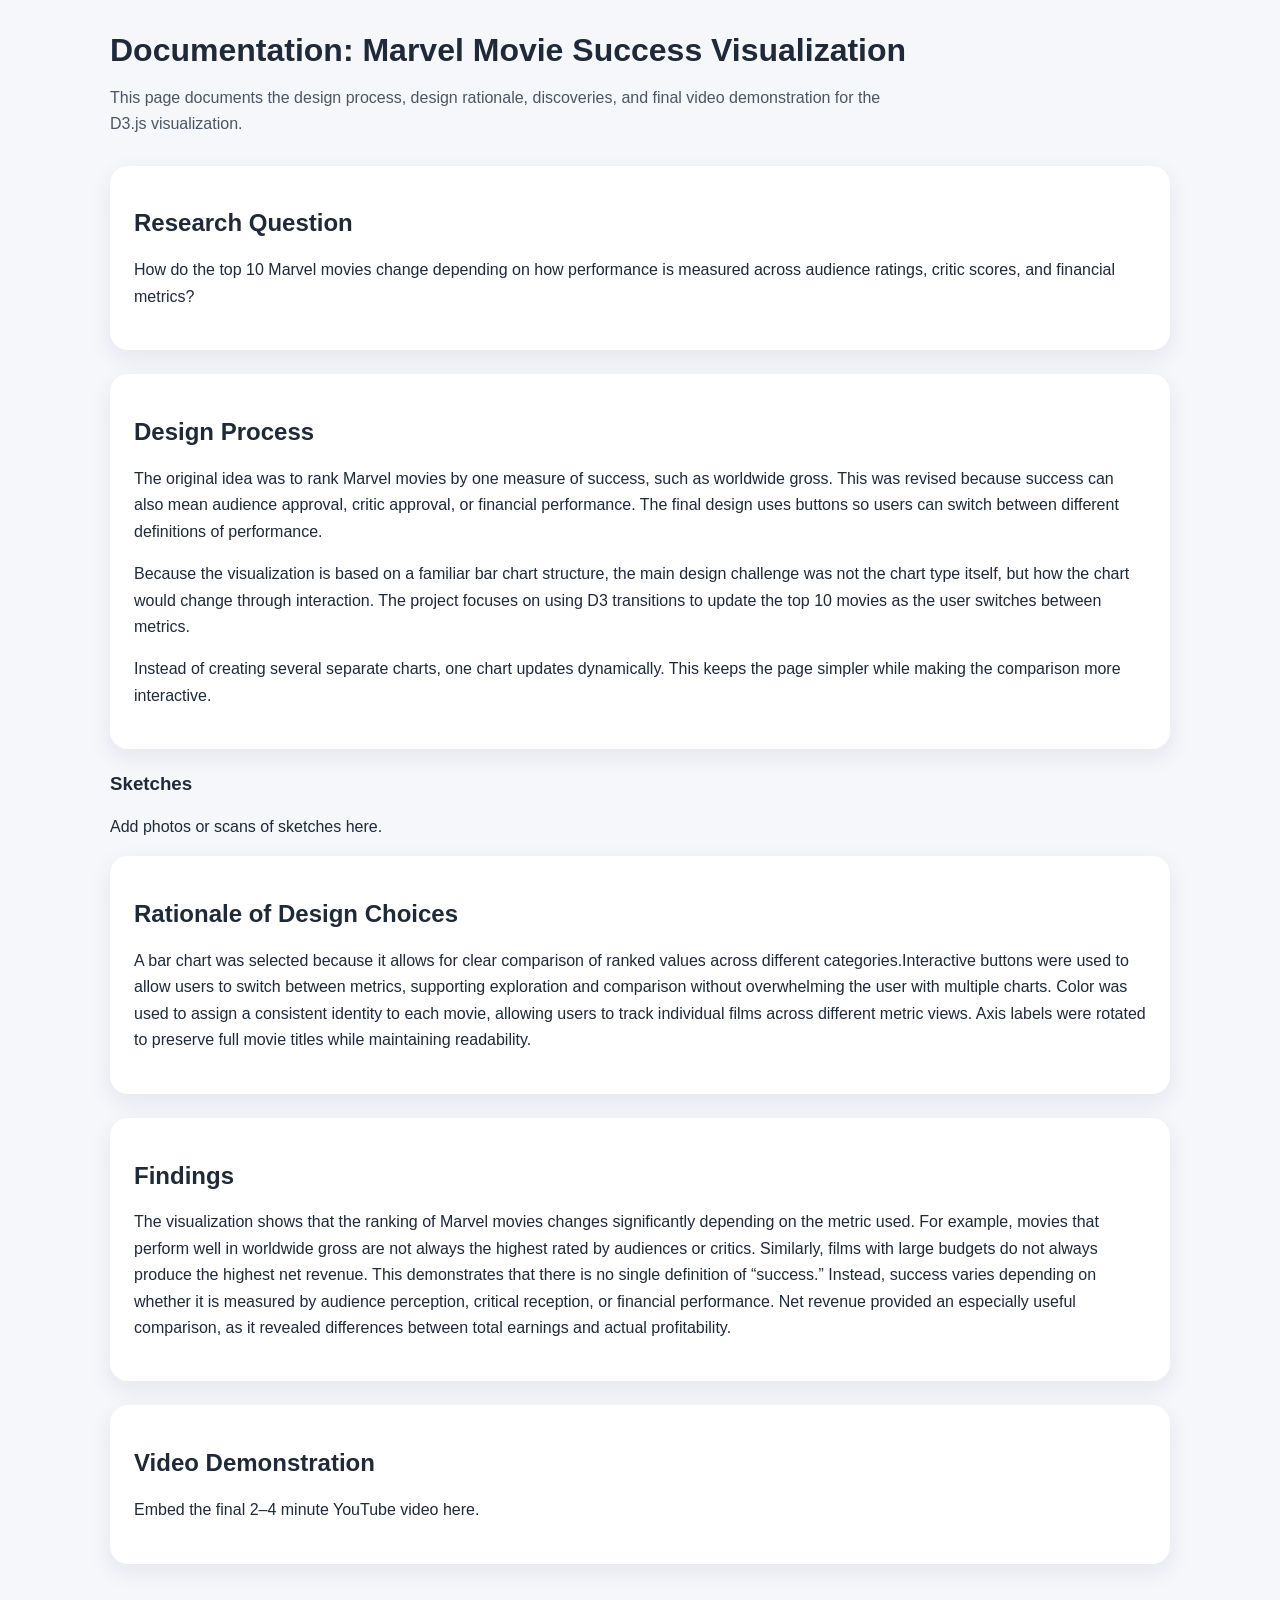
==== documentation.html @ 38ba9ebc "Add files via upload" ====
<!DOCTYPE html>
<html lang="en">
<head>
  <meta charset="UTF-8" />
  <meta name="viewport" content="width=device-width, initial-scale=1.0" />
  <title>Marvel Movie Success Visualization Documentation</title>
  <link rel="stylesheet" href="css/style.css" />
</head>
<body>
  <main class="page documentation">
    <header class="hero">
      <h1>Documentation: Marvel Movie Success Visualization</h1>
      <p>
        This page documents the design process, design rationale, discoveries,
        and final video demonstration for the D3.js visualization.
      </p>
    </header>

    <section>
      <h2>Research Question</h2>
      <p>
        How do the top 10 Marvel movies change depending on how performance 
        is measured across audience ratings, critic scores, and financial metrics?
      </p>
    </section>

    <section>
  <h2>Design Process</h2>
  <p>
    The original idea was to rank Marvel movies by one measure of success,
    such as worldwide gross. This was revised because success can also mean
    audience approval, critic approval, or financial performance. The final
    design uses buttons so users can switch between different definitions of
    performance.
  </p>

  <p>
    Because the visualization is based on a familiar bar chart structure, the
    main design challenge was not the chart type itself, but how the chart would
    change through interaction. The project focuses on using D3 transitions to
    update the top 10 movies as the user switches between metrics.
  </p>

  <p>
    Instead of creating several separate charts, one chart updates dynamically.
    This keeps the page simpler while making the comparison more interactive.
  </p>
</section>

      <h3>Sketches</h3>
      <p>Add photos or scans of sketches here.</p>
      <!-- Example:
      <img src="images/sketch-1.jpg" alt="Early sketch of bar chart layout">
      -->
    </section>

    <section>
      <h2>Rationale of Design Choices</h2>
      <p>
       A bar chart was selected because it allows for clear comparison of ranked 
       values across different categories.Interactive buttons were used to allow users 
       to switch between metrics, supporting exploration and comparison without overwhelming 
       the user with multiple charts.
       Color was used to assign a consistent identity to each movie, allowing users to track 
       individual films across different metric views.
       Axis labels were rotated to preserve full movie titles while maintaining readability.
      </p>
    </section>

    <section>
      <h2>Findings</h2>
      <p>
        The visualization shows that the ranking of Marvel movies changes significantly 
        depending on the metric used. For example, movies that perform well in worldwide gross 
        are not always the highest rated by audiences or critics. Similarly, films with large 
        budgets do not always produce the highest net revenue.
        This demonstrates that there is no single definition of “success.” Instead, success 
        varies depending on whether it is measured by audience perception, critical reception,
        or financial performance. Net revenue provided an especially useful comparison, 
        as it revealed differences between total earnings and actual profitability.
      </p>
    </section>

    <section>
      <h2>Video Demonstration</h2>
      <p>Embed the final 2–4 minute YouTube video here.</p>
      <!-- Example:
      <iframe width="560" height="315" src="YOUR_YOUTUBE_EMBED_LINK" title="YouTube video player" allowfullscreen></iframe>
      -->
    </section>
  </main>
</body>
</html>
---- css/style.css ----
* {
  box-sizing: border-box;
}

body {
  margin: 0;
  font-family: Arial, Helvetica, sans-serif;
  background: #f6f7fb;
  color: #1f2937;
}

.page {
  max-width: 1100px;
  margin: 0 auto;
  padding: 32px 20px 60px;
}

.hero {
  margin-bottom: 28px;
}

.hero h1 {
  margin: 0 0 12px;
  font-size: 2rem;
  line-height: 1.15;
}

.hero p {
  max-width: 780px;
  font-size: 1rem;
  line-height: 1.6;
  color: #4b5563;
}

.controls {
  display: flex;
  flex-wrap: wrap;
  gap: 10px;
  margin-bottom: 22px;
}

.metric-button {
  border: 1px solid #cbd5e1;
  background: white;
  color: #1f2937;
  padding: 10px 14px;
  border-radius: 999px;
  cursor: pointer;
  font-size: 0.95rem;
}

.metric-button:hover,
.metric-button.active {
  background: #1f2937;
  color: white;
}

.chart-card,
.documentation section {
  background: white;
  border-radius: 18px;
  padding: 24px;
  box-shadow: 0 8px 24px rgba(15, 23, 42, 0.08);
  margin-bottom: 24px;
}

.chart-card h2 {
  margin-top: 0;
  font-size: 1.25rem;
}

#chart {
  width: 100%;
  overflow-x: auto;
}

/*.bar {
  fill: #334155;
}

.bar:hover {
  fill: #64748b;
}*/

.axis text {
  font-size: 12px;
}

.axis-label {
  font-size: 13px;
  fill: #374151;
}

.tooltip {
  position: absolute;
  pointer-events: none;
  background: #111827;
  color: white;
  padding: 10px 12px;
  border-radius: 10px;
  font-size: 0.9rem;
  line-height: 1.4;
  opacity: 0;
  transition: opacity 150ms ease;
  max-width: 260px;
}

.documentation p {
  line-height: 1.65;
}
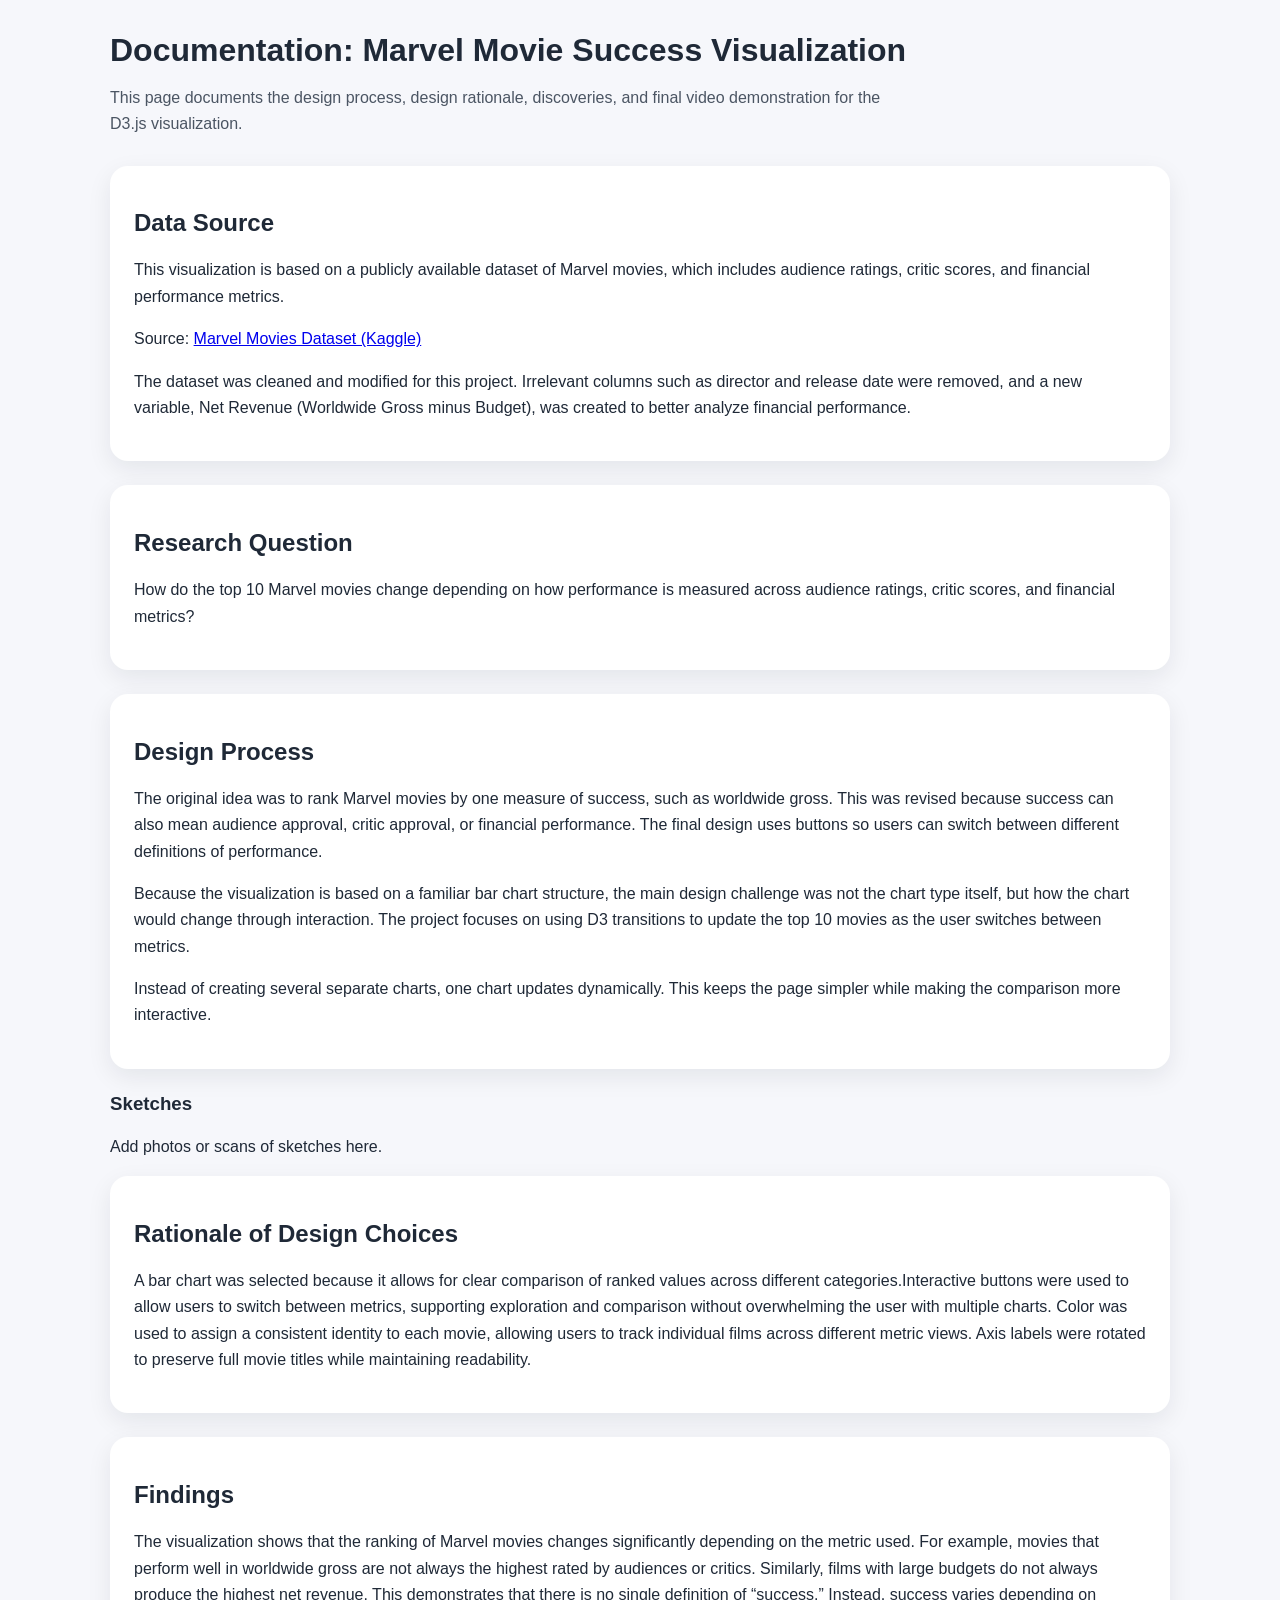
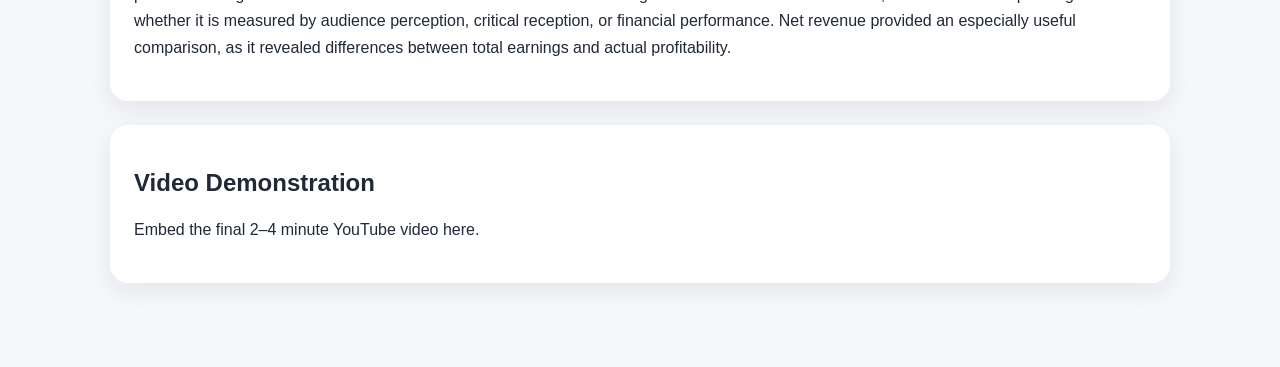
==== commit 8f0bd33b: "Update documentation.html Updated the documentation to include data source referencing." ====
--- a/documentation.html
+++ b/documentation.html
@@ -15,6 +15,25 @@
         and final video demonstration for the D3.js visualization.
       </p>
     </header>
+
+    <section>
+      <h2>Data Source</h2>
+      <p>
+        This visualization is based on a publicly available dataset of Marvel movies,
+        which includes audience ratings, critic scores, and financial performance metrics.
+      </p>
+      <p>
+        Source:
+        <a href="https://www.kaggle.com/datasets/sarthakbharad/marvel-movies-dataset" target="_blank">
+          Marvel Movies Dataset (Kaggle)
+        </a>
+      </p>
+      <p>
+        The dataset was cleaned and modified for this project. Irrelevant columns such as
+        director and release date were removed, and a new variable, Net Revenue
+        (Worldwide Gross minus Budget), was created to better analyze financial performance.
+      </p>
+    </section>
 
     <section>
       <h2>Research Question</h2>
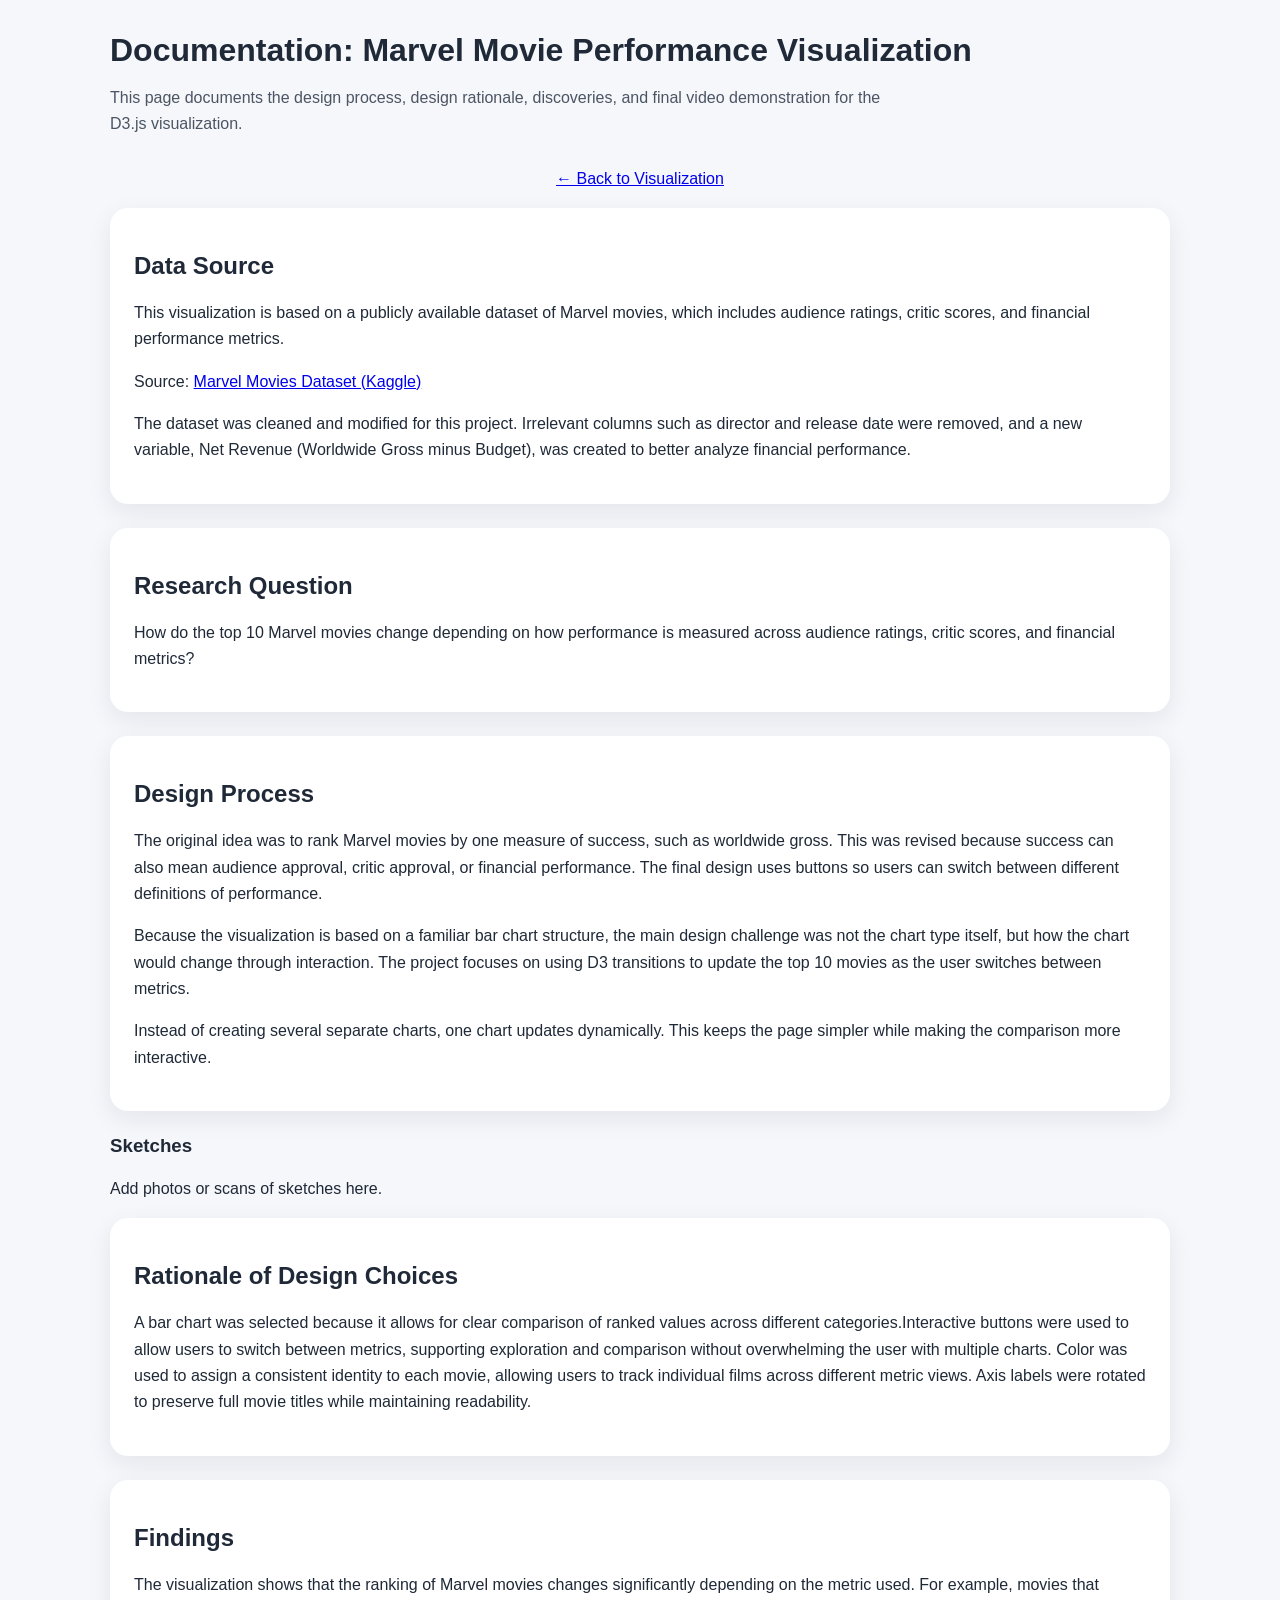
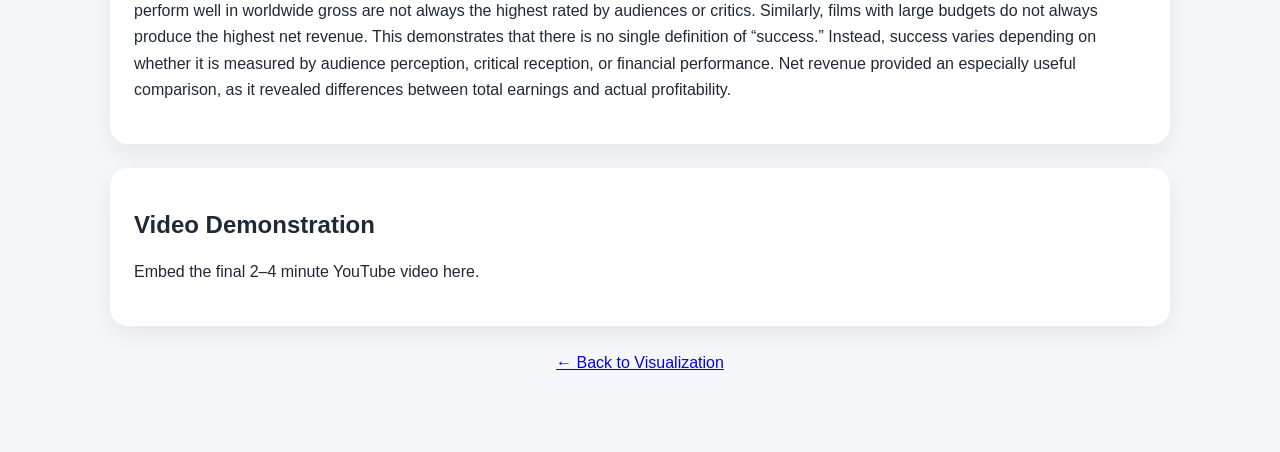
==== commit 99d82c47: "Update documentation.html" ====
--- a/documentation.html
+++ b/documentation.html
@@ -1,20 +1,26 @@
 <!DOCTYPE html>
 <html lang="en">
+
 <head>
   <meta charset="UTF-8" />
   <meta name="viewport" content="width=device-width, initial-scale=1.0" />
-  <title>Marvel Movie Success Visualization Documentation</title>
+  <title>Marvel Movie Performance Visualization Documentation</title>
   <link rel="stylesheet" href="css/style.css" />
 </head>
+
 <body>
   <main class="page documentation">
     <header class="hero">
-      <h1>Documentation: Marvel Movie Success Visualization</h1>
+      <h1>Documentation: Marvel Movie Performance Visualization</h1>
       <p>
         This page documents the design process, design rationale, discoveries,
         and final video demonstration for the D3.js visualization.
       </p>
     </header>
+
+    <p style="text-align: center;">
+      <a href="index.html">← Back to Visualization</a>
+    </p>
 
     <section>
       <h2>Data Source</h2>
@@ -38,37 +44,37 @@
     <section>
       <h2>Research Question</h2>
       <p>
-        How do the top 10 Marvel movies change depending on how performance 
+        How do the top 10 Marvel movies change depending on how performance
         is measured across audience ratings, critic scores, and financial metrics?
       </p>
     </section>
 
     <section>
-  <h2>Design Process</h2>
-  <p>
-    The original idea was to rank Marvel movies by one measure of success,
-    such as worldwide gross. This was revised because success can also mean
-    audience approval, critic approval, or financial performance. The final
-    design uses buttons so users can switch between different definitions of
-    performance.
-  </p>
+      <h2>Design Process</h2>
+      <p>
+        The original idea was to rank Marvel movies by one measure of success,
+        such as worldwide gross. This was revised because success can also mean
+        audience approval, critic approval, or financial performance. The final
+        design uses buttons so users can switch between different definitions of
+        performance.
+      </p>
 
-  <p>
-    Because the visualization is based on a familiar bar chart structure, the
-    main design challenge was not the chart type itself, but how the chart would
-    change through interaction. The project focuses on using D3 transitions to
-    update the top 10 movies as the user switches between metrics.
-  </p>
+      <p>
+        Because the visualization is based on a familiar bar chart structure, the
+        main design challenge was not the chart type itself, but how the chart would
+        change through interaction. The project focuses on using D3 transitions to
+        update the top 10 movies as the user switches between metrics.
+      </p>
 
-  <p>
-    Instead of creating several separate charts, one chart updates dynamically.
-    This keeps the page simpler while making the comparison more interactive.
-  </p>
-</section>
+      <p>
+        Instead of creating several separate charts, one chart updates dynamically.
+        This keeps the page simpler while making the comparison more interactive.
+      </p>
+    </section>
 
-      <h3>Sketches</h3>
-      <p>Add photos or scans of sketches here.</p>
-      <!-- Example:
+    <h3>Sketches</h3>
+    <p>Add photos or scans of sketches here.</p>
+    <!-- Example:
       <img src="images/sketch-1.jpg" alt="Early sketch of bar chart layout">
       -->
     </section>
@@ -76,26 +82,26 @@
     <section>
       <h2>Rationale of Design Choices</h2>
       <p>
-       A bar chart was selected because it allows for clear comparison of ranked 
-       values across different categories.Interactive buttons were used to allow users 
-       to switch between metrics, supporting exploration and comparison without overwhelming 
-       the user with multiple charts.
-       Color was used to assign a consistent identity to each movie, allowing users to track 
-       individual films across different metric views.
-       Axis labels were rotated to preserve full movie titles while maintaining readability.
+        A bar chart was selected because it allows for clear comparison of ranked
+        values across different categories.Interactive buttons were used to allow users
+        to switch between metrics, supporting exploration and comparison without overwhelming
+        the user with multiple charts.
+        Color was used to assign a consistent identity to each movie, allowing users to track
+        individual films across different metric views.
+        Axis labels were rotated to preserve full movie titles while maintaining readability.
       </p>
     </section>
 
     <section>
       <h2>Findings</h2>
       <p>
-        The visualization shows that the ranking of Marvel movies changes significantly 
-        depending on the metric used. For example, movies that perform well in worldwide gross 
-        are not always the highest rated by audiences or critics. Similarly, films with large 
+        The visualization shows that the ranking of Marvel movies changes significantly
+        depending on the metric used. For example, movies that perform well in worldwide gross
+        are not always the highest rated by audiences or critics. Similarly, films with large
         budgets do not always produce the highest net revenue.
-        This demonstrates that there is no single definition of “success.” Instead, success 
+        This demonstrates that there is no single definition of “success.” Instead, success
         varies depending on whether it is measured by audience perception, critical reception,
-        or financial performance. Net revenue provided an especially useful comparison, 
+        or financial performance. Net revenue provided an especially useful comparison,
         as it revealed differences between total earnings and actual profitability.
       </p>
     </section>
@@ -107,6 +113,11 @@
       <iframe width="560" height="315" src="YOUR_YOUTUBE_EMBED_LINK" title="YouTube video player" allowfullscreen></iframe>
       -->
     </section>
+
+    <p style="text-align: center;">
+      <a href="index.html">← Back to Visualization</a>
+    </p>
   </main>
 </body>
+
 </html>
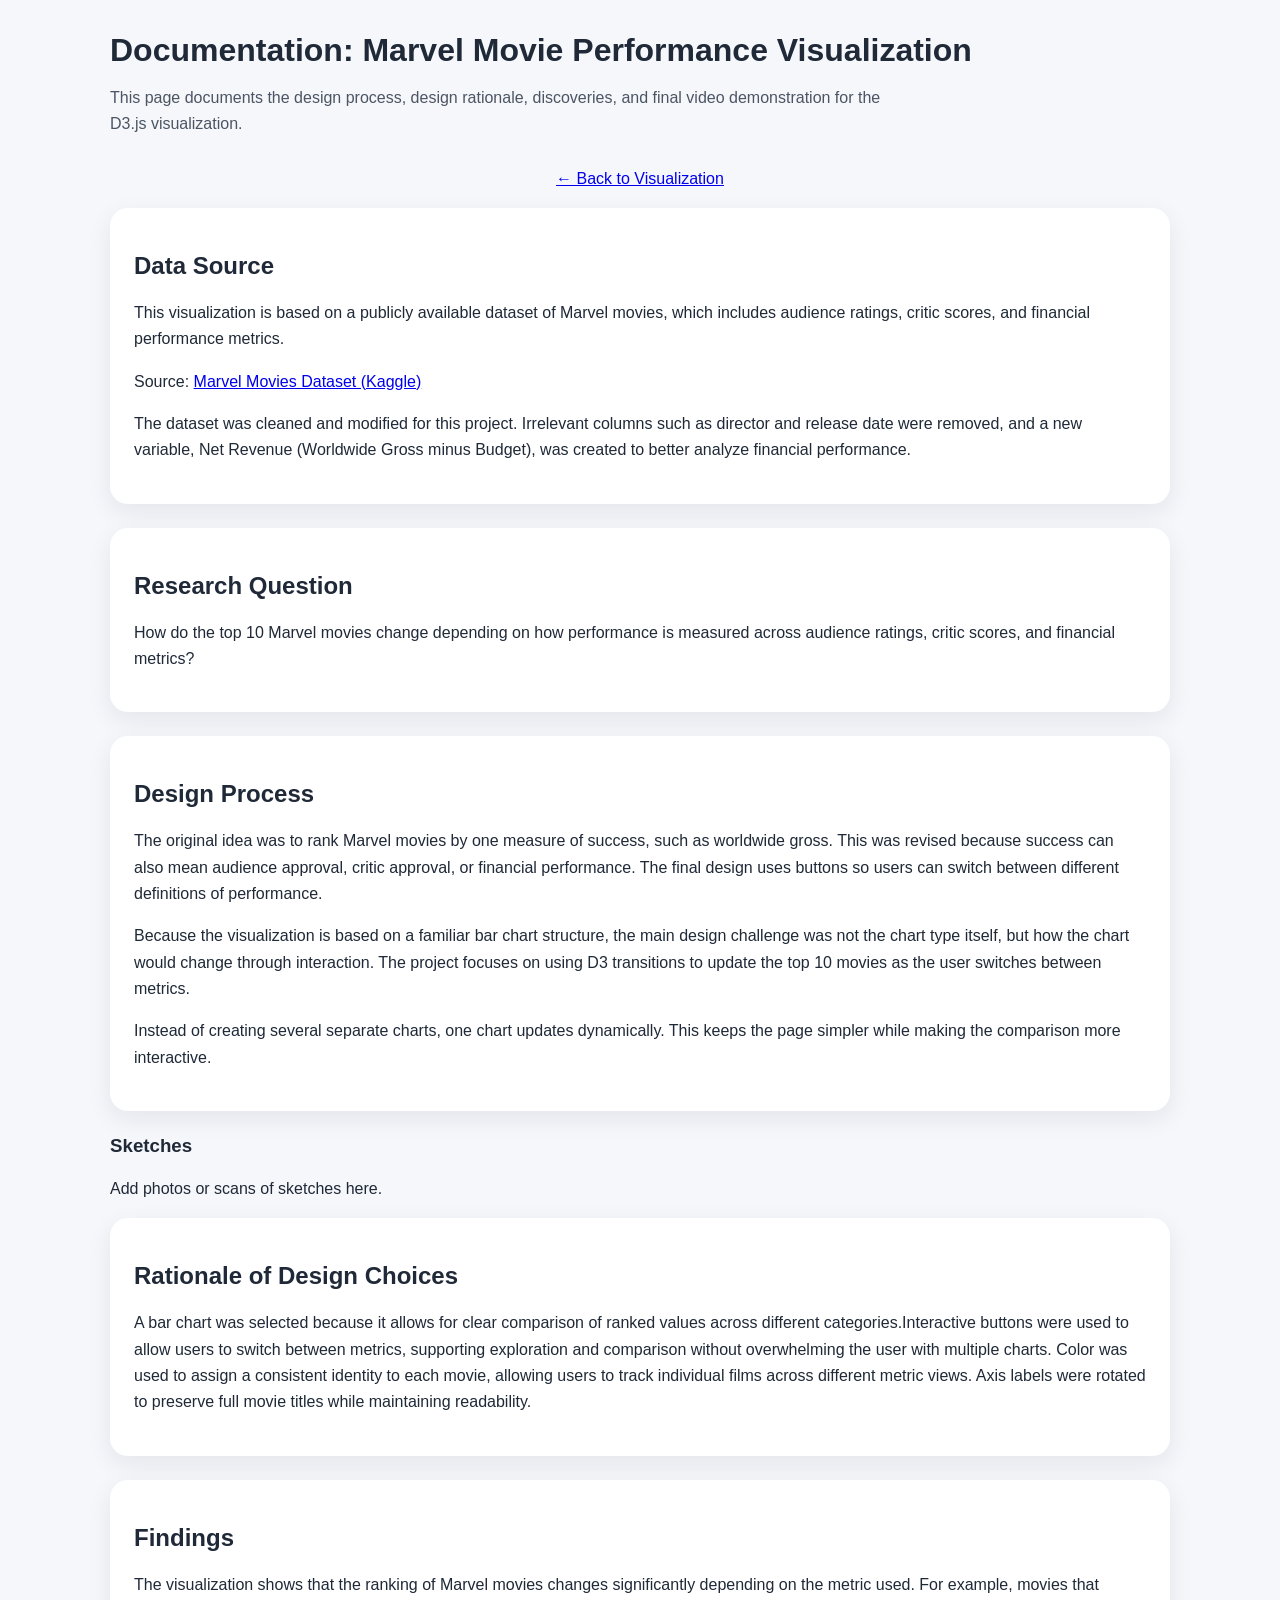
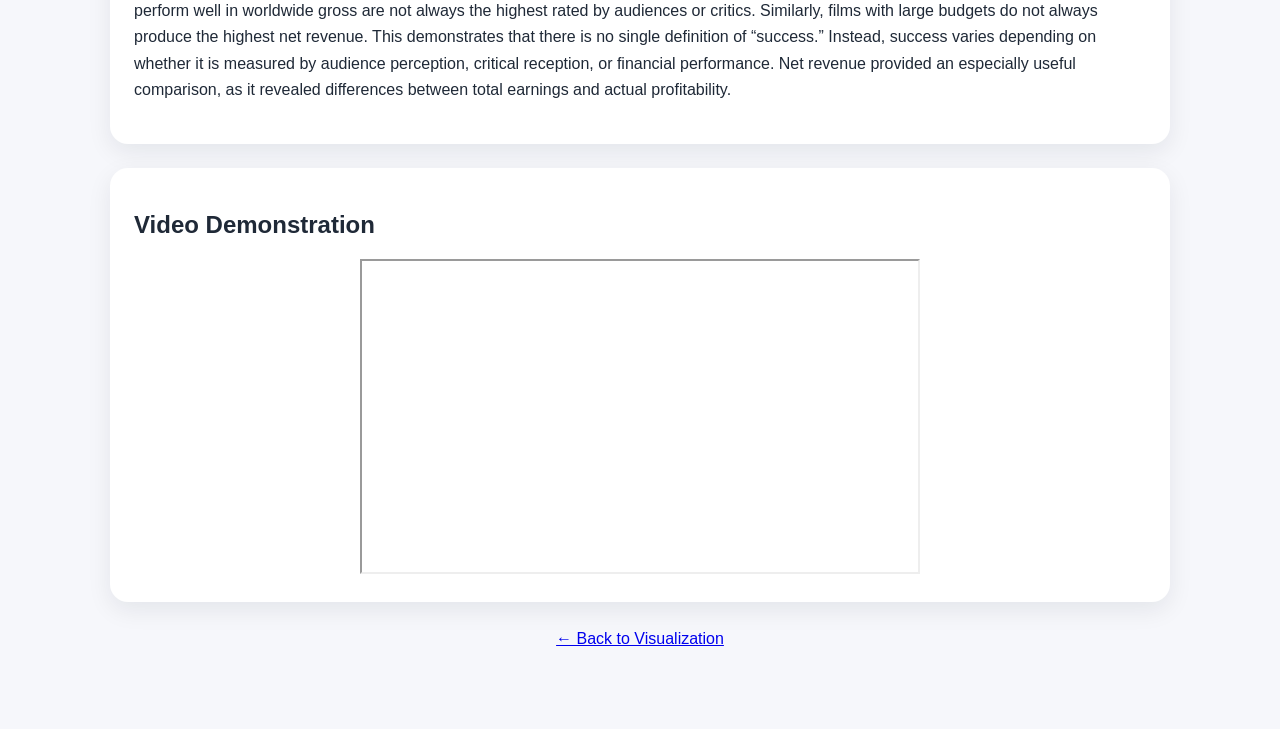
==== commit 477c0445: "Update documentation.html" ====
--- a/documentation.html
+++ b/documentation.html
@@ -108,10 +108,12 @@
 
     <section>
       <h2>Video Demonstration</h2>
-      <p>Embed the final 2–4 minute YouTube video here.</p>
-      <!-- Example:
-      <iframe width="560" height="315" src="YOUR_YOUTUBE_EMBED_LINK" title="YouTube video player" allowfullscreen></iframe>
-      -->
+
+      <div style="text-align: center;">
+        <iframe width="560" height="315" src="https://www.youtube.com/embed/tTA8mGZxQSE" title="YouTube video player"
+          allowfullscreen>
+        </iframe>
+      </div>
     </section>
 
     <p style="text-align: center;">
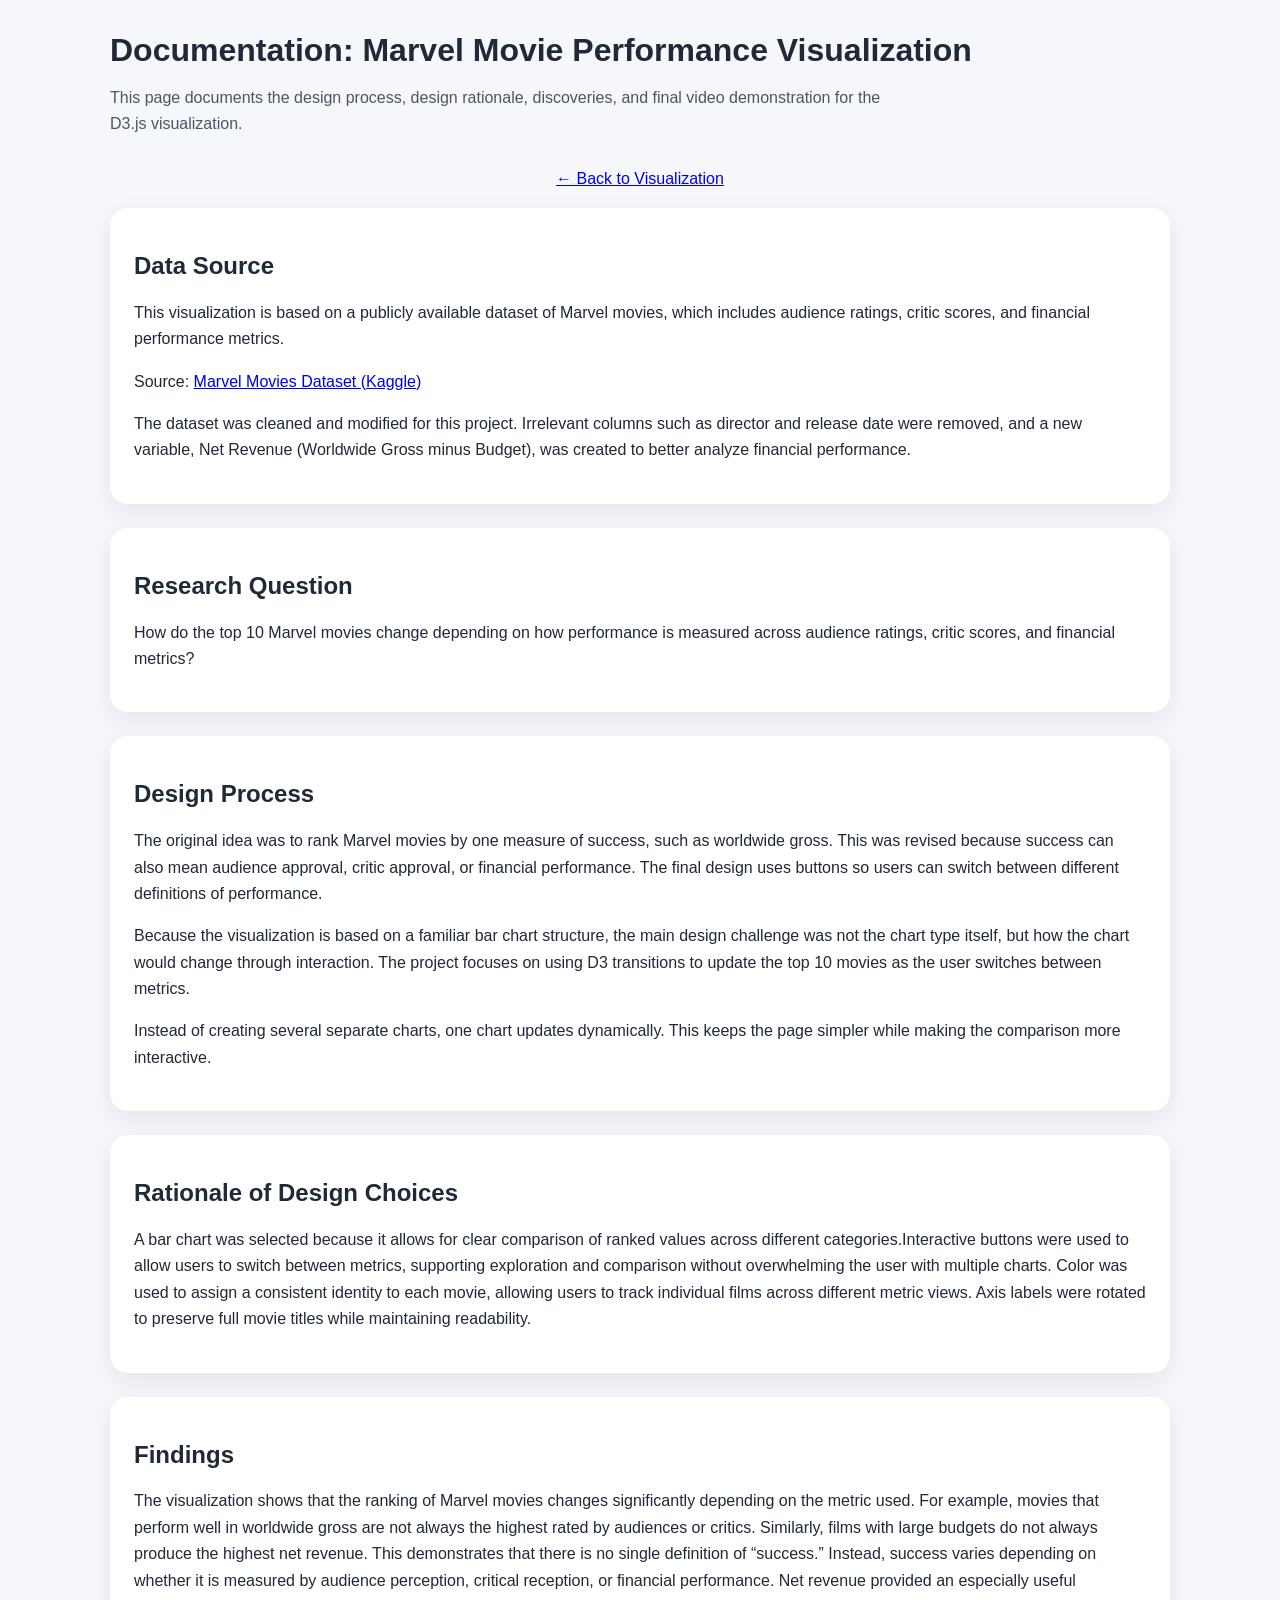
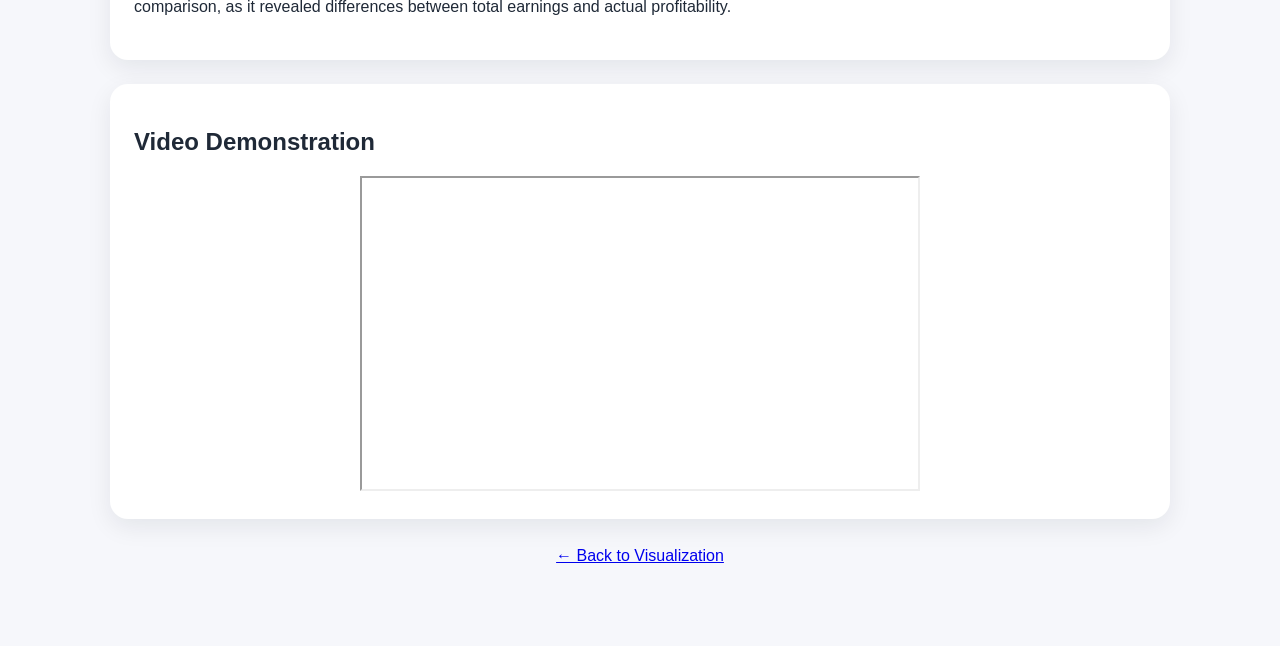
==== commit 8ddcb196: "Update documentation.html" ====
--- a/documentation.html
+++ b/documentation.html
@@ -72,13 +72,6 @@
       </p>
     </section>
 
-    <h3>Sketches</h3>
-    <p>Add photos or scans of sketches here.</p>
-    <!-- Example:
-      <img src="images/sketch-1.jpg" alt="Early sketch of bar chart layout">
-      -->
-    </section>
-
     <section>
       <h2>Rationale of Design Choices</h2>
       <p>
